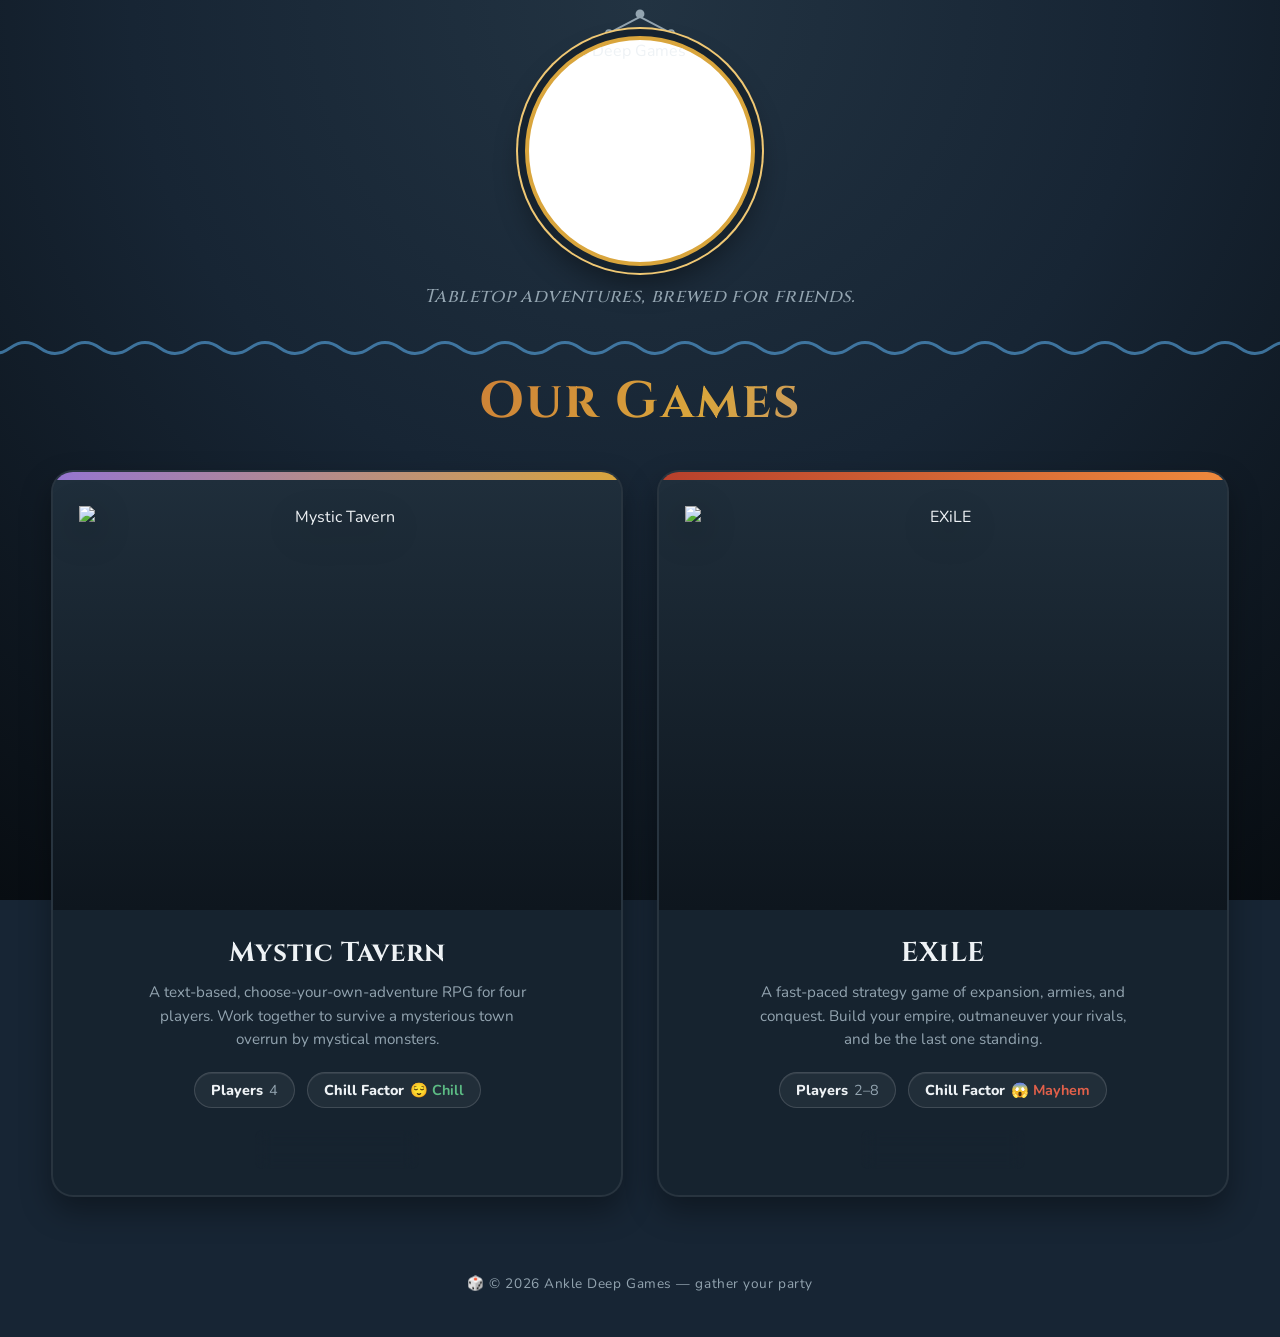
==== index.html @ 75426eb4 "Merge pull request #3 from philyawj/visual-redesign-airbnb-dnd Visual redesign: Airbnb warmth meets " ====
<!doctype html>
<html lang="en">
  <head>
    <meta charset="UTF-8" />
    <meta name="viewport" content="width=device-width, initial-scale=1.0" />

    <title>Ankle Deep Games</title>

    <link rel="icon" href="images/AnkleDeepGamesLogo.png" />

    <link rel="preconnect" href="https://fonts.googleapis.com" />
    <link rel="preconnect" href="https://fonts.gstatic.com" crossorigin />
    <link
      href="https://fonts.googleapis.com/css2?family=Cinzel:wght@500;700;900&family=Nunito:wght@400;600;700;800&display=swap"
      rel="stylesheet"
    />

    <link rel="stylesheet" href="style.css" />
  </head>

  <body>
    <header class="site-header">
      <svg
        class="sign-chain"
        viewBox="0 0 120 46"
        aria-hidden="true"
        focusable="false"
      >
        <circle cx="60" cy="8" r="6" class="chain-nail" />
        <path d="M60 12 L18 34" class="chain-link" />
        <path d="M60 12 L102 34" class="chain-link" />
        <circle cx="18" cy="34" r="4" class="chain-ring" />
        <circle cx="102" cy="34" r="4" class="chain-ring" />
      </svg>

      <img
        class="company-logo"
        src="images/AnkleDeepGamesLogo.png"
        alt="Ankle Deep Games"
      />

      <p class="tagline">Tabletop adventures, brewed for friends.</p>
    </header>

    <div class="wave-divider" aria-hidden="true"></div>

    <main>
      <h1>Our Games</h1>

      <section class="games">
        <article class="game-card card--tavern">
          <div class="game-image-container">
            <img src="images/MysticTavernLogo.png" alt="Mystic Tavern" />
          </div>

          <h2>Mystic Tavern</h2>

          <p class="game-description">
            A text-based, choose-your-own-adventure RPG for four players. Work
            together to survive a mysterious town overrun by mystical monsters.
          </p>

          <div class="game-details">
            <span class="pill"><strong>Players</strong> 4</span>
            <span class="pill">
              <strong>Chill Factor</strong>
              <span class="chill-factor chill">😌 Chill</span>
            </span>
          </div>

          <p class="coming-soon">Coming Soon</p>
        </article>

        <article class="game-card card--exile">
          <div class="game-image-container">
            <img src="images/ExileLogo.png" alt="EXiLE" />
          </div>

          <h2>EXiLE</h2>

          <p class="game-description">
            A fast-paced strategy game of expansion, armies, and conquest. Build
            your empire, outmaneuver your rivals, and be the last one standing.
          </p>

          <div class="game-details">
            <span class="pill"><strong>Players</strong> 2–8</span>
            <span class="pill">
              <strong>Chill Factor</strong>
              <span class="chill-factor mayhem">😱 Mayhem</span>
            </span>
          </div>

          <p class="coming-soon">Coming Soon</p>
        </article>
      </section>
    </main>

    <footer>
      <p>🎲 &copy; 2026 Ankle Deep Games &mdash; gather your party</p>
    </footer>
  </body>
</html>
---- style.css ----
* {
  box-sizing: border-box;
}

:root {
  color-scheme: dark;

  --bg: #172534;
  --bg-deep: #080d12;
  --card: #16232f;
  --ink: #eef2f5;
  --ink-soft: #93a4b0;
  --gold: #d9a53c;
  --gold-soft: #f0c874;
  --lava: #e2604a;
  --lava-deep: #b8402c;
  --plum: #9575d1;
  --plum-deep: #6a4c93;
  --wave: #58a9e6;
  --chill: #5cbb84;
  --mayhem: #e2604a;
}

body {
  margin: 0;
  min-height: 100vh;

  background-color: var(--bg);
  background-image:
    radial-gradient(circle at 50% 0%, #223342 0%, var(--bg) 46%, var(--bg-deep) 100%),
    repeating-linear-gradient(
      0deg,
      rgb(190 210 230 / 4%) 0px,
      rgb(190 210 230 / 4%) 1px,
      transparent 1px,
      transparent 42px
    ),
    repeating-linear-gradient(
      90deg,
      rgb(190 210 230 / 4%) 0px,
      rgb(190 210 230 / 4%) 1px,
      transparent 1px,
      transparent 42px
    );
  background-attachment: fixed;

  color: var(--ink);

  font-family: "Nunito", Arial, Helvetica, sans-serif;
}

/* ---------- header ---------- */

.site-header {
  display: flex;
  flex-direction: column;
  align-items: center;

  padding: 8px 20px 6px;
}

.sign-chain {
  width: 90px;
  height: 34px;
  margin-bottom: -6px;
}

.chain-nail {
  fill: var(--ink-soft);
}

.chain-link {
  fill: none;
  stroke: var(--ink-soft);
  stroke-width: 2.5;
  stroke-linecap: round;
}

.chain-ring {
  fill: var(--bg);
  stroke: var(--ink-soft);
  stroke-width: 2.5;
}

.company-logo {
  width: min(230px, 58vw);
  aspect-ratio: 1 / 1;

  object-fit: cover;
  object-position: center -10px;

  background: white;

  border-radius: 50%;
  border: 4px solid var(--gold);

  box-shadow:
    0 0 0 7px var(--card),
    0 0 0 9px var(--gold-soft),
    0 16px 30px rgb(0 0 0 / 45%);
}

.tagline {
  margin: 18px 0 0;

  font-family: "Cinzel", serif;
  font-size: clamp(0.95rem, 2vw, 1.15rem);
  font-weight: 500;
  font-style: italic;
  letter-spacing: 0.02em;

  color: var(--ink-soft);
}

.wave-divider {
  height: 22px;
  margin: 22px auto 8px;

  background-image: url("data:image/svg+xml,%3Csvg xmlns='http://www.w3.org/2000/svg' width='60' height='22' viewBox='0 0 60 22'%3E%3Cpath d='M0 11 Q 15 0 30 11 T 60 11' fill='none' stroke='%2358a9e6' stroke-width='3' stroke-linecap='round'/%3E%3C/svg%3E");
  background-repeat: repeat-x;
  background-position: center;
  background-size: 60px 22px;

  opacity: 0.6;
}

/* ---------- main ---------- */

main {
  width: min(1200px, 92%);
  margin: 0 auto;
}

h1 {
  margin: 8px 0 34px;

  text-align: center;
  font-family: "Cinzel", serif;
  font-size: clamp(2.1rem, 4vw, 3.2rem);
  font-weight: 700;
  letter-spacing: 0.04em;

  background: linear-gradient(120deg, var(--lava-deep), var(--gold) 55%, var(--plum));
  background-clip: text;
  -webkit-background-clip: text;
  color: transparent;
}

.games {
  display: grid;
  grid-template-columns: repeat(2, 1fr);
  gap: 34px;

  padding-bottom: 20px;
}

.game-card {
  position: relative;
  overflow: hidden;

  background: var(--card);
  border: 2px solid rgb(255 255 255 / 8%);
  border-radius: 22px;

  text-align: center;

  box-shadow:
    0 14px 30px rgb(0 0 0 / 35%),
    inset 0 1px 0 rgb(255 255 255 / 6%);

  transition:
    transform 200ms ease,
    box-shadow 200ms ease,
    border-color 200ms ease;
}

.game-card::before {
  content: "";

  display: block;

  height: 8px;

  background: linear-gradient(90deg, var(--accent-a), var(--accent-b));
}

.card--tavern {
  --accent-a: var(--plum);
  --accent-b: var(--gold);
}

.card--exile {
  --accent-a: var(--lava-deep);
  --accent-b: #ef8a3d;
}

.game-card:hover {
  transform: translateY(-8px);

  border-color: rgb(255 255 255 / 16%);

  box-shadow:
    0 24px 44px rgb(0 0 0 / 50%),
    inset 0 1px 0 rgb(255 255 255 / 8%);
}

.game-image-container {
  display: flex;
  align-items: center;
  justify-content: center;

  height: 430px;
  padding: 26px;

  background: linear-gradient(180deg, #1f2e3b 0%, #0e161e 100%);
}

.game-image-container img {
  display: block;

  width: 100%;
  height: 100%;

  object-fit: contain;
  filter: drop-shadow(0 10px 18px rgb(0 0 0 / 45%));
}

.game-card h2 {
  margin: 24px 20px 8px;

  font-family: "Cinzel", serif;
  font-size: 1.7rem;
  font-weight: 700;
  letter-spacing: 0.02em;

  color: var(--ink);
}

.game-description {
  max-width: 440px;
  margin: 10px auto 20px;
  padding: 0 24px;

  font-size: 0.95rem;
  line-height: 1.55;

  color: var(--ink-soft);
}

.game-details {
  display: flex;
  flex-wrap: wrap;
  justify-content: center;
  gap: 12px;

  margin: 0 auto 22px;
  padding: 0 20px;
}

.pill {
  display: flex;
  align-items: center;
  gap: 6px;

  padding: 7px 16px;

  background: rgb(255 255 255 / 5%);
  border: 1.5px solid rgb(255 255 255 / 14%);
  border-radius: 999px;

  font-size: 0.9rem;
  color: var(--ink-soft);

  box-shadow: inset 0 1px 0 rgb(255 255 255 / 8%);
}

.pill strong {
  color: var(--ink);
  font-weight: 800;
}

.chill-factor {
  font-weight: 700;
}

.chill {
  color: var(--chill);
}

.mayhem {
  color: var(--mayhem);
}

.coming-soon {
  display: inline-flex;
  align-items: center;
  gap: 9px;

  margin: 0 20px 26px;
  padding: 10px 20px 10px 16px;

  background: rgb(255 255 255 / 4%);
  backdrop-filter: blur(8px);
  -webkit-backdrop-filter: blur(8px);
  border: 1px solid rgb(255 255 255 / 14%);
  border-radius: 8px;

  font-family: "Nunito", sans-serif;
  font-size: 0.78rem;
  font-weight: 700;
  letter-spacing: 0.14em;
  text-transform: uppercase;

  color: var(--ink);

  box-shadow:
    0 0 20px -6px var(--accent-b),
    0 8px 18px rgb(0 0 0 / 35%);
}

.coming-soon::before {
  content: "";

  width: 7px;
  height: 7px;
  flex-shrink: 0;

  background: var(--accent-b);
  border-radius: 50%;
  box-shadow: 0 0 8px 1px var(--accent-b);

  animation: pulse-dot 1.8s ease-in-out infinite;
}

@keyframes pulse-dot {
  0%, 100% {
    opacity: 1;
    transform: scale(1);
  }

  50% {
    opacity: 0.4;
    transform: scale(0.7);
  }
}

footer {
  padding: 44px 20px 30px;

  text-align: center;
  font-size: 0.85rem;
  letter-spacing: 0.04em;

  color: var(--ink-soft);
}

@media (max-width: 750px) {
  .site-header {
    padding-top: 18px;
  }

  .company-logo {
    width: min(190px, 62vw);
  }

  .sign-chain {
    width: 74px;
    height: 28px;
  }

  h1 {
    margin-bottom: 26px;
  }

  .games {
    grid-template-columns: 1fr;
  }

  .game-image-container {
    height: 300px;
  }
}
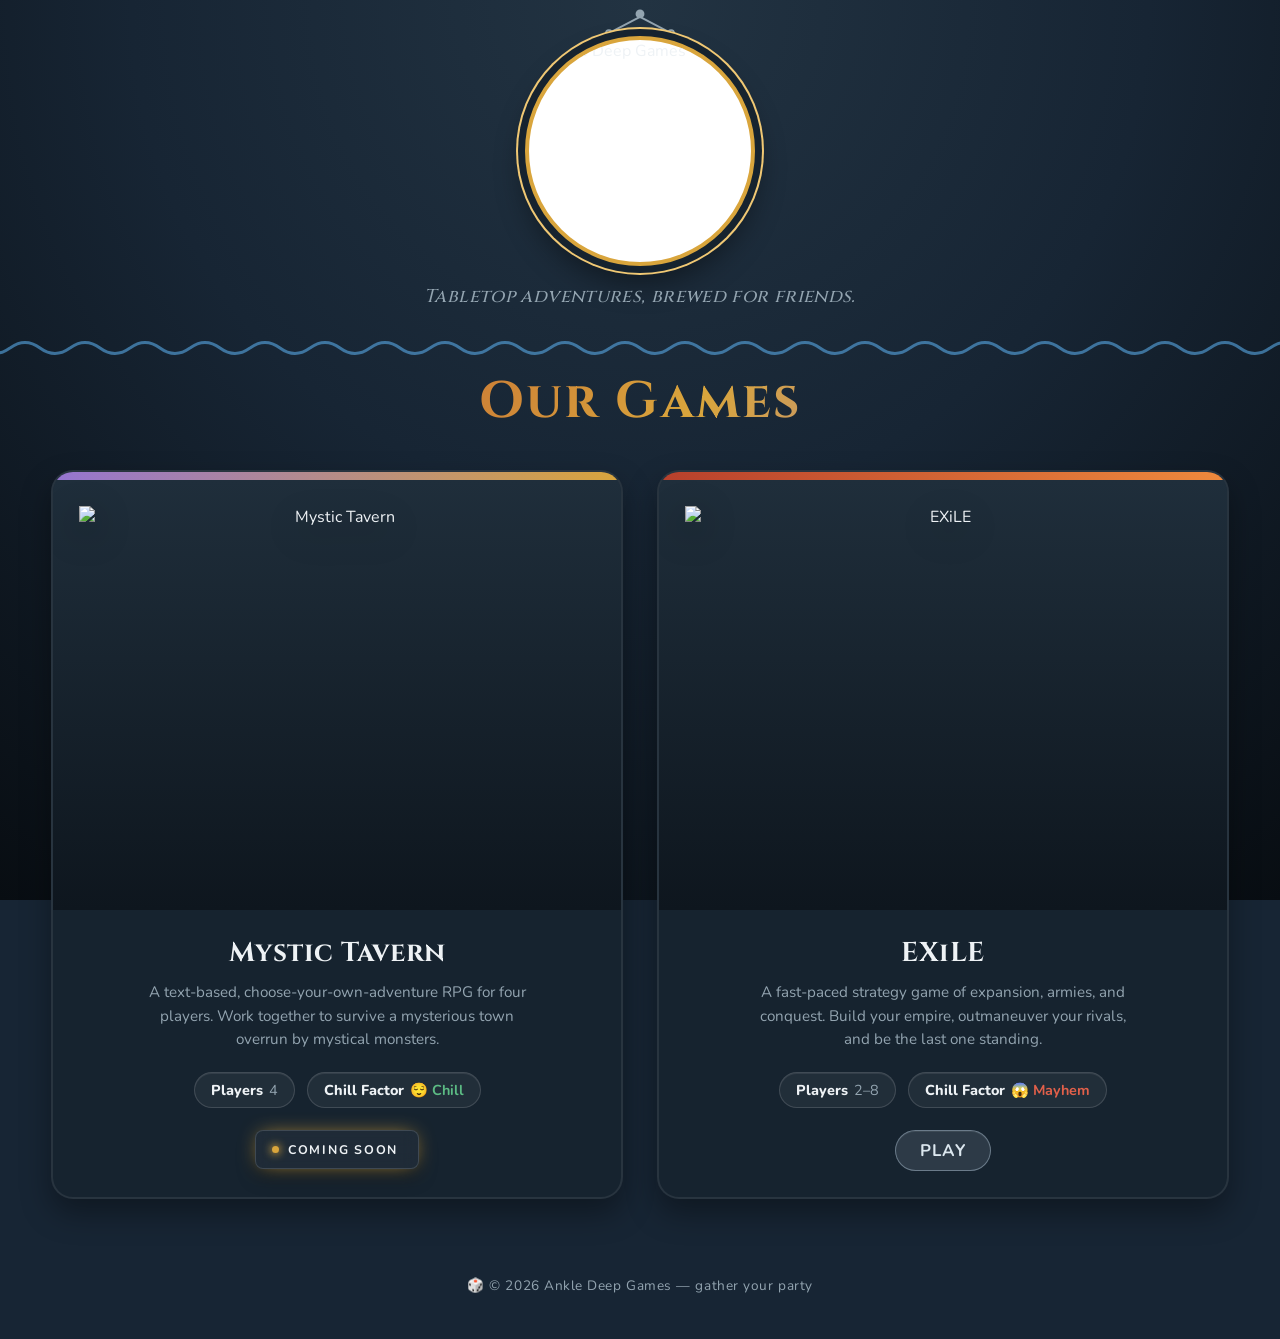
==== commit 02501243: "Playable alpha on ankledeepgames.com! A" ====
--- a/index.html
+++ b/index.html
@@ -91,7 +91,7 @@
             </span>
           </div>
 
-          <p class="coming-soon">Coming Soon</p>
+          <a class="play-button" href="/exile/">PLAY</a>
         </article>
       </section>
     </main>
--- a/style.css
+++ b/style.css
@@ -344,6 +344,39 @@
   }
 }
 
+.play-button {
+  display: inline-block;
+
+  margin: 0 20px 26px;
+  padding: 8px 24px;
+
+  background: rgb(148 167 183 / 18%);
+  border: 1px solid rgb(148 167 183 / 60%);
+  border-radius: 999px;
+
+  font-size: 1.05rem;
+  font-weight: 700;
+  letter-spacing: 0.08em;
+  text-transform: uppercase;
+  text-decoration: none;
+
+  color: #dce7ef;
+
+  box-shadow: inset 0 1px 0 rgb(255 255 255 / 8%);
+
+  cursor: pointer;
+  transition:
+    background 0.15s ease,
+    border-color 0.15s ease,
+    transform 0.15s ease;
+}
+
+.play-button:hover {
+  background: rgb(148 167 183 / 28%);
+  border-color: rgb(148 167 183 / 85%);
+  transform: translateY(-1px);
+}
+
 footer {
   padding: 44px 20px 30px;
 
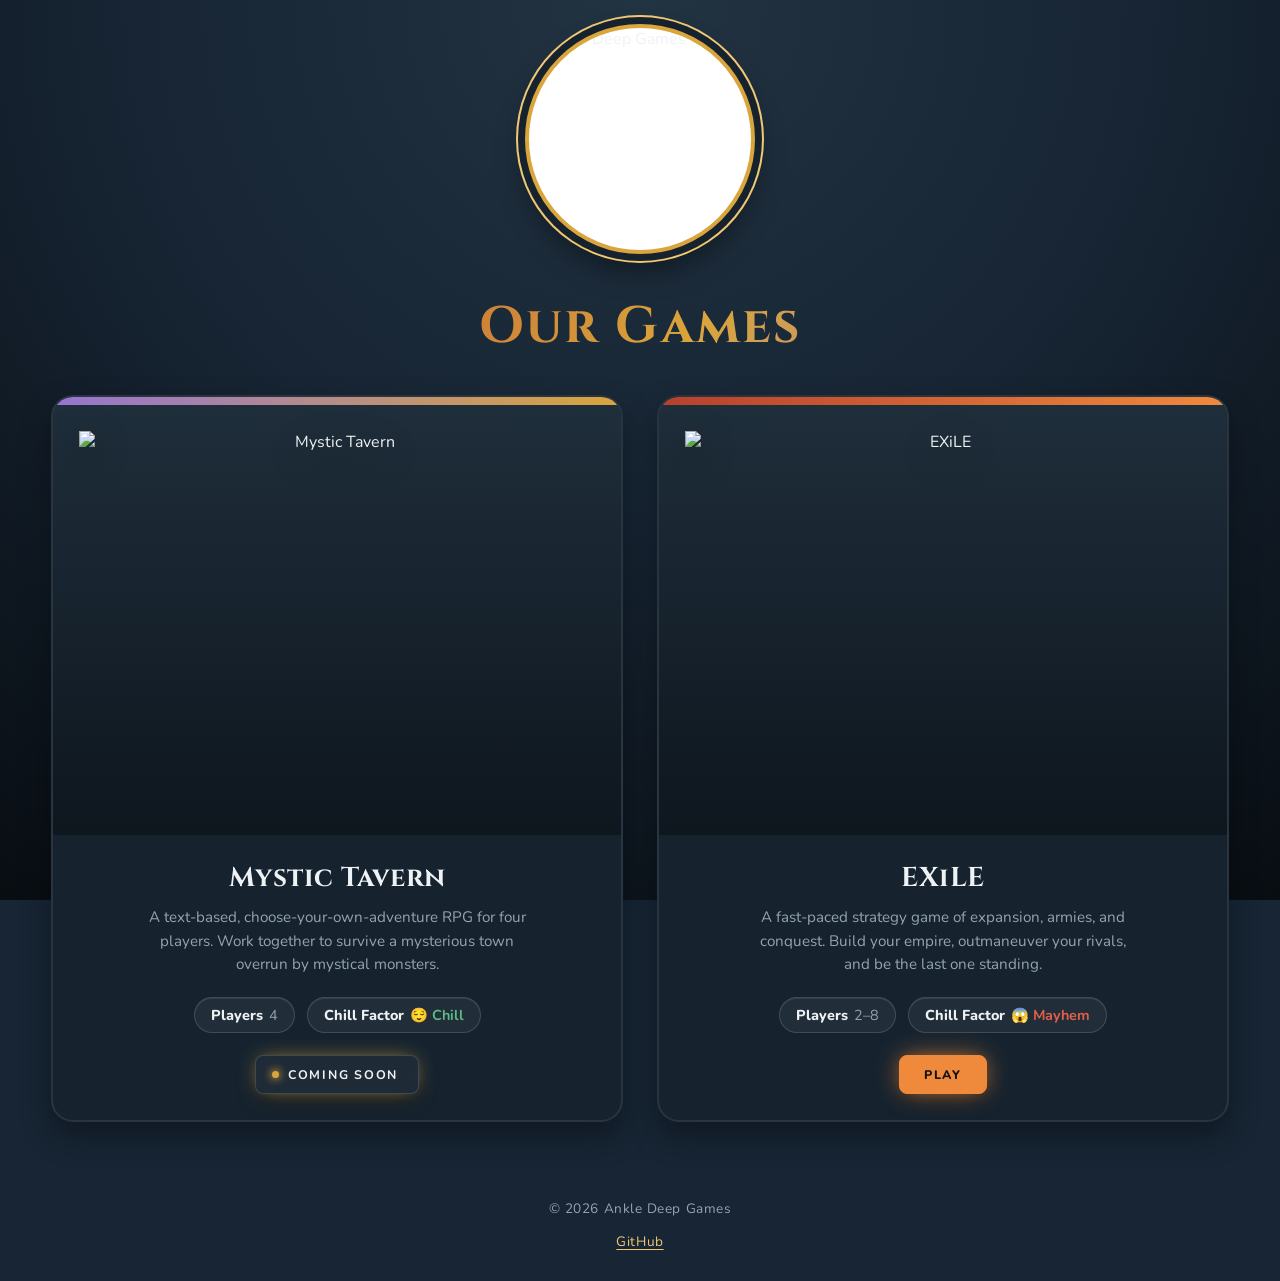
==== commit 21d43ced: "Polish homepage layout and footer" ====
--- a/index.html
+++ b/index.html
@@ -20,29 +20,12 @@
 
   <body>
     <header class="site-header">
-      <svg
-        class="sign-chain"
-        viewBox="0 0 120 46"
-        aria-hidden="true"
-        focusable="false"
-      >
-        <circle cx="60" cy="8" r="6" class="chain-nail" />
-        <path d="M60 12 L18 34" class="chain-link" />
-        <path d="M60 12 L102 34" class="chain-link" />
-        <circle cx="18" cy="34" r="4" class="chain-ring" />
-        <circle cx="102" cy="34" r="4" class="chain-ring" />
-      </svg>
-
       <img
         class="company-logo"
         src="images/AnkleDeepGamesLogo.png"
         alt="Ankle Deep Games"
       />
-
-      <p class="tagline">Tabletop adventures, brewed for friends.</p>
     </header>
-
-    <div class="wave-divider" aria-hidden="true"></div>
 
     <main>
       <h1>Our Games</h1>
@@ -97,7 +80,8 @@
     </main>
 
     <footer>
-      <p>🎲 &copy; 2026 Ankle Deep Games &mdash; gather your party</p>
+      <p>&copy; 2026 Ankle Deep Games</p>
+      <a href="https://github.com/ankle-deep-games">GitHub</a>
     </footer>
   </body>
 </html>
--- a/style.css
+++ b/style.css
@@ -16,7 +16,6 @@
   --lava-deep: #b8402c;
   --plum: #9575d1;
   --plum-deep: #6a4c93;
-  --wave: #58a9e6;
   --chill: #5cbb84;
   --mayhem: #e2604a;
 }
@@ -27,7 +26,12 @@
 
   background-color: var(--bg);
   background-image:
-    radial-gradient(circle at 50% 0%, #223342 0%, var(--bg) 46%, var(--bg-deep) 100%),
+    radial-gradient(
+      circle at 50% 0%,
+      #223342 0%,
+      var(--bg) 46%,
+      var(--bg-deep) 100%
+    ),
     repeating-linear-gradient(
       0deg,
       rgb(190 210 230 / 4%) 0px,
@@ -56,30 +60,7 @@
   flex-direction: column;
   align-items: center;
 
-  padding: 8px 20px 6px;
-}
-
-.sign-chain {
-  width: 90px;
-  height: 34px;
-  margin-bottom: -6px;
-}
-
-.chain-nail {
-  fill: var(--ink-soft);
-}
-
-.chain-link {
-  fill: none;
-  stroke: var(--ink-soft);
-  stroke-width: 2.5;
-  stroke-linecap: round;
-}
-
-.chain-ring {
-  fill: var(--bg);
-  stroke: var(--ink-soft);
-  stroke-width: 2.5;
+  padding: 24px 20px 6px;
 }
 
 .company-logo {
@@ -100,30 +81,6 @@
     0 16px 30px rgb(0 0 0 / 45%);
 }
 
-.tagline {
-  margin: 18px 0 0;
-
-  font-family: "Cinzel", serif;
-  font-size: clamp(0.95rem, 2vw, 1.15rem);
-  font-weight: 500;
-  font-style: italic;
-  letter-spacing: 0.02em;
-
-  color: var(--ink-soft);
-}
-
-.wave-divider {
-  height: 22px;
-  margin: 22px auto 8px;
-
-  background-image: url("data:image/svg+xml,%3Csvg xmlns='http://www.w3.org/2000/svg' width='60' height='22' viewBox='0 0 60 22'%3E%3Cpath d='M0 11 Q 15 0 30 11 T 60 11' fill='none' stroke='%2358a9e6' stroke-width='3' stroke-linecap='round'/%3E%3C/svg%3E");
-  background-repeat: repeat-x;
-  background-position: center;
-  background-size: 60px 22px;
-
-  opacity: 0.6;
-}
-
 /* ---------- main ---------- */
 
 main {
@@ -132,7 +89,7 @@
 }
 
 h1 {
-  margin: 8px 0 34px;
+  margin: 32px 0 34px;
 
   text-align: center;
   font-family: "Cinzel", serif;
@@ -140,7 +97,12 @@
   font-weight: 700;
   letter-spacing: 0.04em;
 
-  background: linear-gradient(120deg, var(--lava-deep), var(--gold) 55%, var(--plum));
+  background: linear-gradient(
+    120deg,
+    var(--lava-deep),
+    var(--gold) 55%,
+    var(--plum)
+  );
   background-clip: text;
   -webkit-background-clip: text;
   color: transparent;
@@ -167,11 +129,6 @@
   box-shadow:
     0 14px 30px rgb(0 0 0 / 35%),
     inset 0 1px 0 rgb(255 255 255 / 6%);
-
-  transition:
-    transform 200ms ease,
-    box-shadow 200ms ease,
-    border-color 200ms ease;
 }
 
 .game-card::before {
@@ -192,16 +149,6 @@
 .card--exile {
   --accent-a: var(--lava-deep);
   --accent-b: #ef8a3d;
-}
-
-.game-card:hover {
-  transform: translateY(-8px);
-
-  border-color: rgb(255 255 255 / 16%);
-
-  box-shadow:
-    0 24px 44px rgb(0 0 0 / 50%),
-    inset 0 1px 0 rgb(255 255 255 / 8%);
 }
 
 .game-image-container {
@@ -333,7 +280,8 @@
 }
 
 @keyframes pulse-dot {
-  0%, 100% {
+  0%,
+  100% {
     opacity: 1;
     transform: scale(1);
   }
@@ -345,36 +293,45 @@
 }
 
 .play-button {
-  display: inline-block;
+  display: inline-flex;
+  align-items: center;
+  justify-content: center;
 
   margin: 0 20px 26px;
-  padding: 8px 24px;
-
-  background: rgb(148 167 183 / 18%);
-  border: 1px solid rgb(148 167 183 / 60%);
-  border-radius: 999px;
-
-  font-size: 1.05rem;
-  font-weight: 700;
-  letter-spacing: 0.08em;
+  padding: 10px 24px;
+
+  background: var(--accent-b);
+  border: 1px solid var(--accent-b);
+  border-radius: 8px;
+
+  font-family: "Nunito", sans-serif;
+  font-size: 0.78rem;
+  font-weight: 800;
+  letter-spacing: 0.14em;
   text-transform: uppercase;
   text-decoration: none;
 
-  color: #dce7ef;
-
-  box-shadow: inset 0 1px 0 rgb(255 255 255 / 8%);
+  color: #111;
+
+  box-shadow:
+    0 0 24px -4px var(--accent-b),
+    0 8px 18px rgb(0 0 0 / 35%);
 
   cursor: pointer;
+
   transition:
-    background 0.15s ease,
-    border-color 0.15s ease,
-    transform 0.15s ease;
+    transform 0.15s ease,
+    box-shadow 0.15s ease,
+    filter 0.15s ease;
 }
 
 .play-button:hover {
-  background: rgb(148 167 183 / 28%);
-  border-color: rgb(148 167 183 / 85%);
-  transform: translateY(-1px);
+  transform: translateY(-2px);
+  filter: brightness(1.1);
+
+  box-shadow:
+    0 0 30px -2px var(--accent-b),
+    0 10px 22px rgb(0 0 0 / 40%);
 }
 
 footer {
@@ -387,6 +344,11 @@
   color: var(--ink-soft);
 }
 
+footer a {
+  color: var(--gold-soft);
+  text-underline-offset: 0.2em;
+}
+
 @media (max-width: 750px) {
   .site-header {
     padding-top: 18px;
@@ -396,11 +358,6 @@
     width: min(190px, 62vw);
   }
 
-  .sign-chain {
-    width: 74px;
-    height: 28px;
-  }
-
   h1 {
     margin-bottom: 26px;
   }
